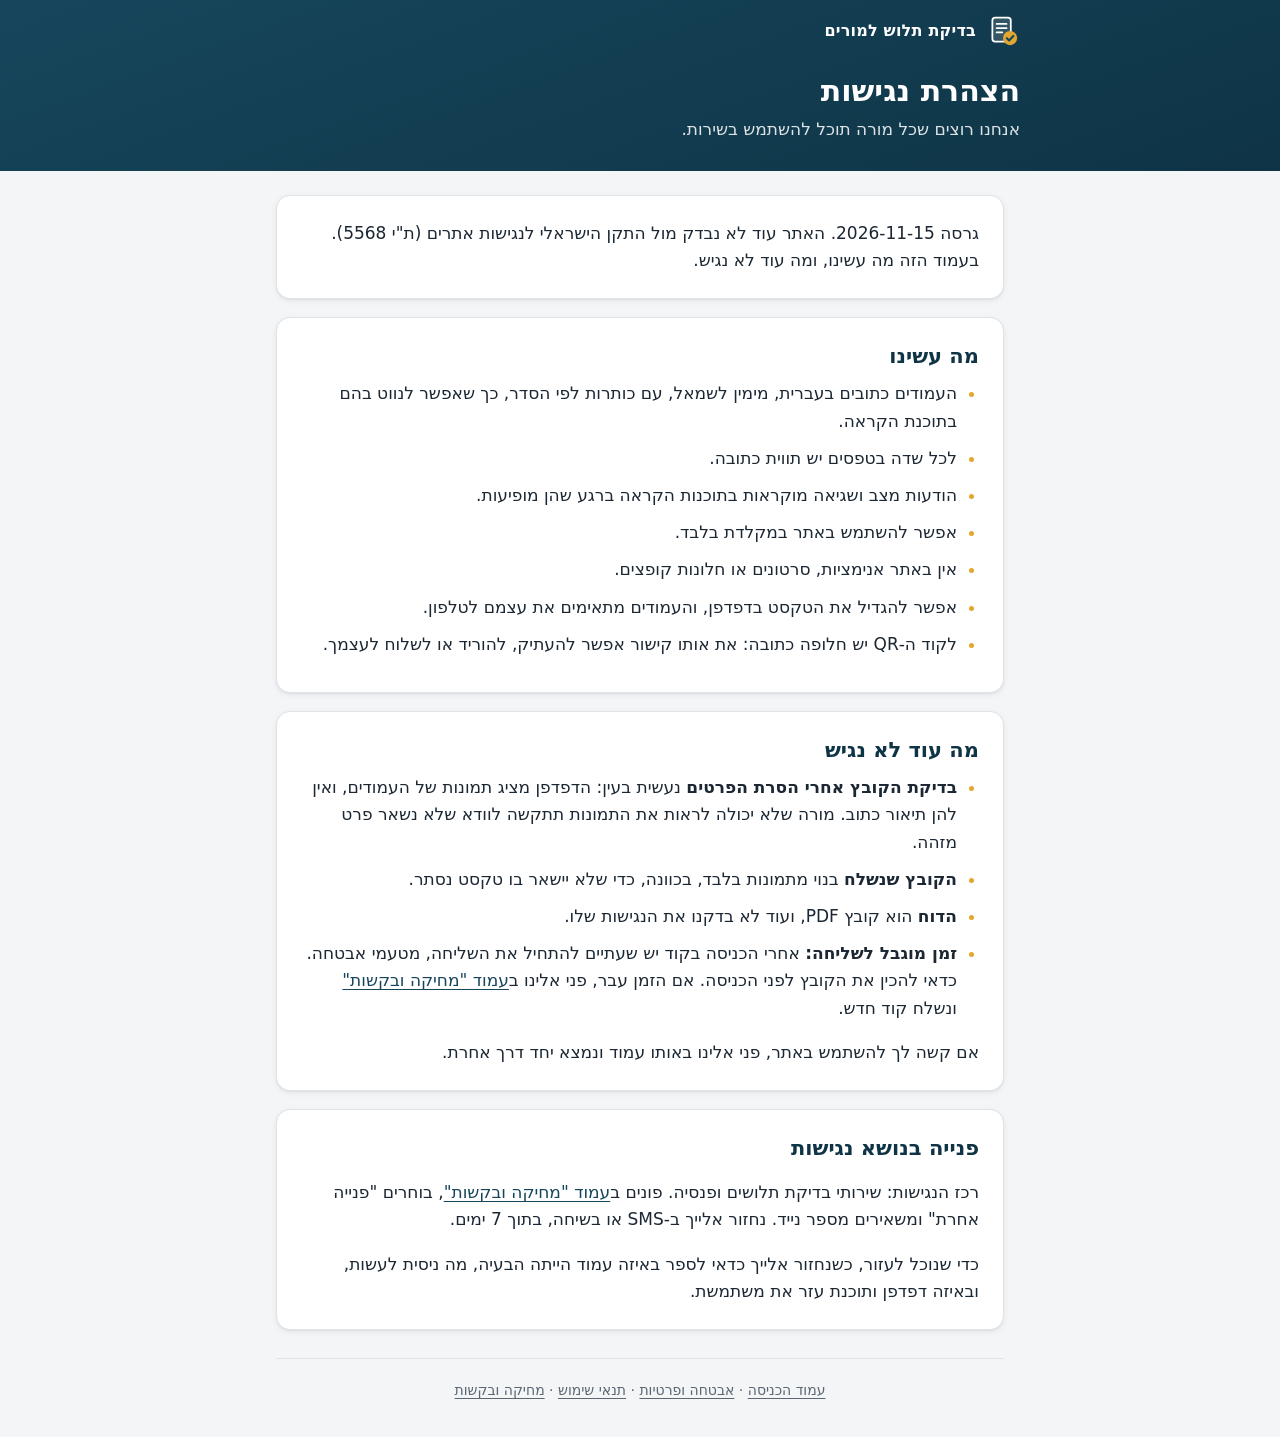
==== accessibility.html @ 2a41a438 "Add files via upload" ====
<!doctype html>
<html lang="he" dir="rtl">
<head>
<meta charset="utf-8">
<meta name="viewport" content="width=device-width, initial-scale=1">
<meta name="referrer" content="no-referrer">
<!-- A page of text only: no scripts and no network. -->
<meta http-equiv="Content-Security-Policy" content="default-src 'none'; style-src 'self'; img-src 'self'; form-action 'none'; base-uri 'none'">
<title>הצהרת נגישות</title>
<link rel="stylesheet" href="style.css">
</head>
<body>
<!-- Write only what was actually done. Don't claim conformance with ת"י 5568 until a check against it was made and
     its date is written here (נוהל_ציות_משפטי.md, sections 6 and 8). Whether the regulations apply to a free
     service run by one person is a question for the lawyer (פרטיות_ואבטחה_לקחים_מתלושי.md, item 8). -->
<header>
  <div class="brandbar"><img src="logo.svg" alt="" width="34" height="34"><span>בדיקת תלוש למורים</span></div>
  <h1>הצהרת נגישות</h1>
  <p>אנחנו רוצים שכל מורה תוכל להשתמש בשירות.</p>
</header>
<main>
  <section>
    <p>גרסה 2026-11-15. האתר עוד לא נבדק מול התקן הישראלי לנגישות אתרים (ת"י 5568). בעמוד הזה מה עשינו, ומה עוד לא נגיש.</p>
  </section>

  <section>
    <h2>מה עשינו</h2>
    <ul class="points">
      <li>העמודים כתובים בעברית, מימין לשמאל, עם כותרות לפי הסדר, כך שאפשר לנווט בהם בתוכנת הקראה.</li>
      <li>לכל שדה בטפסים יש תווית כתובה.</li>
      <li>הודעות מצב ושגיאה מוקראות בתוכנות הקראה ברגע שהן מופיעות.</li>
      <li>אפשר להשתמש באתר במקלדת בלבד.</li>
      <li>אין באתר אנימציות, סרטונים או חלונות קופצים.</li>
      <li>אפשר להגדיל את הטקסט בדפדפן, והעמודים מתאימים את עצמם לטלפון.</li>
      <li>לקוד ה-QR יש חלופה כתובה: את אותו קישור אפשר להעתיק, להוריד או לשלוח לעצמך.</li>
    </ul>
  </section>

  <section>
    <h2>מה עוד לא נגיש</h2>
    <ul class="points">
      <li><strong>בדיקת הקובץ אחרי הסרת הפרטים</strong> נעשית בעין: הדפדפן מציג תמונות של העמודים, ואין להן תיאור כתוב. מורה שלא יכולה לראות את התמונות תתקשה לוודא שלא נשאר פרט מזהה.</li>
      <li><strong>הקובץ שנשלח</strong> בנוי מתמונות בלבד, בכוונה, כדי שלא יישאר בו טקסט נסתר.</li>
      <li><strong>הדוח</strong> הוא קובץ PDF, ועוד לא בדקנו את הנגישות שלו.</li>
      <li><strong>זמן מוגבל לשליחה:</strong> אחרי הכניסה בקוד יש שעתיים להתחיל את השליחה, מטעמי אבטחה. כדאי להכין את הקובץ לפני הכניסה. אם הזמן עבר, פני אלינו ב<a href="delete.html">עמוד "מחיקה ובקשות"</a> ונשלח קוד חדש.</li>
    </ul>
    <p>אם קשה לך להשתמש באתר, פני אלינו באותו עמוד ונמצא יחד דרך אחרת.</p>
  </section>

  <section>
    <h2>פנייה בנושא נגישות</h2>
    <p>רכז הנגישות: שירותי בדיקת תלושים ופנסיה. פונים ב<a href="delete.html">עמוד "מחיקה ובקשות"</a>, בוחרים "פנייה אחרת" ומשאירים מספר נייד. נחזור אלייך ב-SMS או בשיחה, בתוך 7 ימים.</p>
    <p>כדי שנוכל לעזור, כשנחזור אלייך כדאי לספר באיזה עמוד הייתה הבעיה, מה ניסית לעשות, ובאיזה דפדפן ותוכנת עזר את משתמשת.</p>
  </section>

  <p class="footer-links"><a href="index.html">עמוד הכניסה</a> · <a href="privacy.html">אבטחה ופרטיות</a> · <a href="terms.html">תנאי שימוש</a> · <a href="delete.html">מחיקה ובקשות</a></p>
</main>
</body>
</html>
---- style.css ----
/* One stylesheet for every page. System fonts only: a web font would add a provider that sees the teachers' IP
   address, and the CSP allows styles from this site alone (no inline styles either). */
:root {
  --bg: #f3f5f7; --card: #fff; --ink: #1b2733; --muted: #5a6772; --line: #dfe4e9; --line-strong: #c5cdd5;
  --brand: #17465c; --brand-dark: #0e3446; --brand-soft: #e7f0f4; --brand-ring: #9cc3d5;
  --accent: #e3a72f; --accent-soft: #fff5df;
  --gap: #b3261e; --gap-soft: #fdeceb; --review: #8a5a00; --ok: #1a7f4b; --ok-soft: #e7f5ee; --none: #5a6772;
  --radius: 14px; --radius-sm: 10px;
  --shadow: 0 1px 2px rgba(16, 24, 40, .05), 0 2px 6px rgba(16, 24, 40, .06);
}
* { box-sizing: border-box; }
[hidden] { display: none !important; } /* label and a.button set display, which would otherwise beat the attribute. */

body {
  margin: 0; background: var(--bg); color: var(--ink);
  font: 17px/1.6 system-ui, "Segoe UI", "Noto Sans Hebrew", Arial, sans-serif;
  -webkit-text-size-adjust: 100%;
}
a { color: var(--brand); text-underline-offset: 3px; }
a:hover { color: var(--brand-dark); }
strong { font-weight: 650; }

/* Header: brand bar, page title, and on the five steps a step bar. */
header {
  background: linear-gradient(160deg, var(--brand) 0%, var(--brand-dark) 100%); color: #fff;
  padding: 0 16px 28px;
}
header > * { max-width: 760px; margin-inline: auto; }
.brandbar { display: flex; align-items: center; gap: 10px; padding: 14px 0 18px; font-weight: 650; font-size: 16px; letter-spacing: .2px; }
.brandbar img { width: 34px; height: 34px; }
header h1 { margin: 6px auto 6px; font-size: 30px; line-height: 1.25; font-weight: 700; }
header p { margin-top: 0; margin-bottom: 0; color: rgba(255, 255, 255, .86); }
header p strong { color: #fff; }

ol.stepper { list-style: none; display: flex; gap: 6px; padding: 0; margin-top: 22px; margin-bottom: 0; counter-reset: step; }
ol.stepper li {
  flex: 1; counter-increment: step; display: flex; flex-direction: column; align-items: center; gap: 6px;
  font-size: 13px; color: rgba(255, 255, 255, .7); text-align: center; position: relative;
}
ol.stepper li::before {
  content: counter(step); width: 30px; height: 30px; border-radius: 50%; display: grid; place-items: center;
  font-weight: 700; font-size: 14px; border: 2px solid rgba(255, 255, 255, .45); color: #fff; background: transparent;
  position: relative; z-index: 1;
}
ol.stepper li + li::after { /* The line to the previous step, which in right-to-left is on the right. */
  content: ""; position: absolute; top: 15px; inset-inline-end: calc(50% + 18px); width: calc(100% - 30px);
  height: 2px; background: rgba(255, 255, 255, .3);
}
ol.stepper li a { color: inherit; text-decoration: none; }
ol.stepper li a::after { content: ""; position: absolute; inset: 0; z-index: 2; } /* The whole step, circle too, is the link. */
ol.stepper li:has(a):hover { color: #fff; }
ol.stepper li:has(a):hover::before { border-color: #fff; }
ol.stepper li a:focus-visible { outline: 3px solid var(--accent); outline-offset: 3px; border-radius: 4px; }
ol.stepper li.done { color: rgba(255, 255, 255, .9); }
ol.stepper li.done::before { content: "✓"; background: rgba(255, 255, 255, .18); border-color: rgba(255, 255, 255, .8); }
ol.stepper li[aria-current="step"] { color: #fff; font-weight: 650; }
ol.stepper li[aria-current="step"]::before { background: var(--accent); border-color: var(--accent); color: var(--brand-dark); }

/* Layout and cards. */
main { max-width: 760px; margin: 0 auto; padding: 24px 16px 8px; }
main.wide { max-width: 980px; }
section {
  background: var(--card); border: 1px solid var(--line); border-radius: var(--radius); box-shadow: var(--shadow);
  padding: 24px; margin-bottom: 18px;
}
h2 { margin: 0 0 10px; font-size: 21px; line-height: 1.35; font-weight: 700; color: var(--brand-dark); }
h3 { margin: 22px 0 6px; font-size: 17px; }
section > p:last-child, section > ul:last-child, section > ol:last-child { margin-bottom: 0; }
section > p:first-child { margin-top: 0; }
.hint { color: var(--muted); margin: 0 0 14px; font-size: 15px; }
.grid { display: grid; grid-template-columns: repeat(auto-fit, minmax(240px, 1fr)); gap: 12px; }

/* Callouts. */
.notice {
  background: var(--accent-soft); border: 1px solid #f1d9a6; border-inline-start: 4px solid var(--accent);
  border-radius: var(--radius-sm); padding: 14px 16px; margin: 12px 0;
}
.notice p { margin: 0 0 8px; }
.notice p:last-child { margin-bottom: 0; }
.notice.consent {
  background: #f8fafb; border: 1px solid var(--line); border-inline-start: 4px solid var(--brand);
  font-size: 15px; line-height: 1.65; margin-top: 0; margin-bottom: 24px;
}
.notice.consent h2 { font-size: 19px; }
.draft {
  background: var(--gap-soft); border: 1px solid #f3b7b2; color: var(--gap); font-weight: 600; box-shadow: none;
  border-radius: var(--radius-sm); padding: 12px 16px;
}
body > .draft { border-radius: 0; border-width: 0 0 1px; margin: 0; text-align: center; font-size: 15px; }

[role="status"]:not(:empty) {
  background: var(--brand-soft); border-inline-start: 4px solid var(--brand); border-radius: var(--radius-sm);
  padding: 10px 14px; margin: 14px 0 0; font-size: 15px;
}
[role="status"].error { background: var(--gap-soft); border-inline-start-color: var(--gap); color: var(--gap); font-weight: 600; }
#status.error { color: var(--gap); font-weight: 600; }

/* Forms. */
label { display: flex; flex-direction: column; gap: 6px; font-size: 15px; font-weight: 600; color: var(--ink); }
.fields { display: grid; gap: 16px; max-width: 440px; margin-top: 6px; }
input[type="text"], input[type="email"], input[type="tel"], input[type="month"], select {
  font: inherit; font-weight: 400; min-height: 48px; padding: 10px 14px; width: 100%; max-width: 100%;
  border: 1.5px solid var(--line-strong); border-radius: var(--radius-sm); background: #fff; color: inherit;
  transition: border-color .15s, box-shadow .15s;
}
input[type="text"]:hover, input[type="tel"]:hover, select:hover { border-color: #9aa7b3; }
input:focus, select:focus { outline: none; border-color: var(--brand); box-shadow: 0 0 0 4px var(--brand-soft); }
input[dir="ltr"] { text-align: left; }
select { appearance: auto; }

input[type="file"] {
  font: inherit; font-size: 15px; width: 100%; max-width: 100%; padding: 22px 16px; color: var(--muted);
  border: 2px dashed var(--line-strong); border-radius: var(--radius); background: #f8fafb; cursor: pointer;
}
input[type="file"]:hover { border-color: var(--brand); background: var(--brand-soft); }
input[type="file"]::file-selector-button {
  font: inherit; font-weight: 600; margin-inline-end: 14px; padding: 10px 18px; border-radius: var(--radius-sm);
  border: 1.5px solid var(--brand); background: #fff; color: var(--brand); cursor: pointer;
}

/* The file field as a large choice area. The input stays focusable and clickable for keyboards and screen readers,
   only out of sight; the label around it opens the picker. */
label.dropzone {
  position: relative; display: flex; flex-direction: column; align-items: center; gap: 4px; text-align: center;
  padding: 30px 16px; border: 2px dashed var(--line-strong); border-radius: var(--radius); background: #f8fafb;
  cursor: pointer; transition: border-color .15s, background .15s;
}
label.dropzone:hover, label.dropzone:focus-within { border-color: var(--brand); background: var(--brand-soft); }
label.dropzone input { position: absolute; inset: 0; width: 100%; height: 100%; opacity: 0; cursor: pointer; }
label.dropzone .dz-title {
  display: inline-flex; align-items: center; min-height: 48px; padding: 11px 24px; border-radius: var(--radius-sm);
  background: var(--brand); color: #fff; font-weight: 650;
}
label.dropzone .dz-hint { font-weight: 400; font-size: 14px; color: var(--muted); margin-top: 6px; }

label.check {
  flex-direction: row; align-items: flex-start; gap: 12px; margin-top: 16px; padding: 14px 16px;
  font-weight: 500; line-height: 1.5; border: 1.5px solid var(--line); border-radius: var(--radius-sm);
  background: #f8fafb; cursor: pointer;
}
label.check:hover { border-color: var(--line-strong); }
label.check:has(input:checked) { border-color: var(--brand); background: var(--brand-soft); }
label.check input { width: 20px; height: 20px; margin: 2px 0 0; flex: none; accent-color: var(--brand); cursor: pointer; }

/* Buttons: the main action is filled, others in a row are outlined. */
button, a.button {
  font: inherit; font-weight: 650; display: inline-flex; align-items: center; justify-content: center; gap: 8px;
  min-height: 48px; padding: 11px 24px; margin-top: 18px; border-radius: var(--radius-sm); border: 1.5px solid var(--brand);
  background: var(--brand); color: #fff; cursor: pointer; text-decoration: none; max-width: 100%;
  transition: background .15s, border-color .15s, box-shadow .15s;
}
button:hover, a.button:hover { background: var(--brand-dark); border-color: var(--brand-dark); color: #fff; }
button:disabled, button:disabled:hover {
  background: #c9d1d8; border-color: #c9d1d8; color: #fff; cursor: not-allowed; opacity: 1;
}
.actions { display: flex; flex-wrap: wrap; gap: 10px; }
.actions button, .actions a.button, button.secondary { margin-top: 18px; background: #fff; color: var(--brand); }
.actions button:hover, .actions a.button:hover, button.secondary:hover { background: var(--brand-soft); color: var(--brand-dark); }
.actions button.primary, .actions a.button.primary { background: var(--brand); color: #fff; }
.actions button.primary:hover, .actions a.button.primary:hover { background: var(--brand-dark); color: #fff; }
.actions button:disabled, button.secondary:disabled { background: #fff; color: #9aa7b3; border-color: #d3dae0; }
button.danger { background: var(--gap); border-color: var(--gap); }
button.danger:hover { background: #8f1e18; border-color: #8f1e18; }
button.danger:disabled { background: #e6c4c1; border-color: #e6c4c1; }
button:focus-visible, a:focus-visible, input:focus-visible, select:focus-visible, label.check:focus-within {
  outline: 3px solid var(--brand-ring); outline-offset: 2px;
}

/* The phone app: the codes, large enough to read out. */
ol.codes { list-style: none; padding: 0; margin: 18px 0 6px; display: grid; gap: 8px; }
ol.codes li {
  display: flex; align-items: center; justify-content: space-between; gap: 10px; flex-wrap: wrap;
  padding: 10px 12px; border: 1.5px solid var(--line); border-radius: var(--radius-sm); background: #f8fafb;
}
ol.codes .code {
  font: 700 24px/1.2 ui-monospace, Consolas, monospace; letter-spacing: 2px; direction: ltr; color: var(--brand-dark);
}
ol.codes a.button { margin-top: 0; min-height: 40px; padding: 6px 14px; font-size: 15px; width: auto; background: #fff; color: var(--brand); }
ol.codes a.button:hover { background: var(--brand-soft); color: var(--brand-dark); }
#make { width: 100%; font-size: 20px; min-height: 64px; margin-top: 0; }

/* "Back" above the first card of a step. */
.back-link { margin: 0 0 12px; font-size: 15px; }
.back-link a { color: var(--muted); text-decoration: none; }
.back-link a:hover { color: var(--brand); text-decoration: underline; }

/* A quiet line under the form, such as "already have a code?" on the registration page. */
.small-link { text-align: center; font-size: 13px; color: var(--muted); margin: 14px 0 0; }
.small-link a { color: var(--muted); }
a.button.secondary { background: #fff; color: var(--brand); }
a.button.secondary:hover { background: var(--brand-soft); color: var(--brand-dark); }

/* Send and report pages. */
.link-box {
  background: #f1f5f7; border: 1.5px dashed var(--line-strong); border-radius: var(--radius-sm); padding: 12px 14px;
  overflow-wrap: anywhere; font-family: ui-monospace, Consolas, monospace; font-size: 14px; color: var(--brand-dark);
}
canvas.qr {
  display: block; width: 200px; max-width: 100%; height: auto; margin: 20px auto 8px; padding: 10px;
  background: #fff; border: 1px solid var(--line); border-radius: var(--radius-sm);
}
progress { display: block; width: 100%; height: 10px; margin-top: 16px; accent-color: var(--brand); }
img.page {
  display: block; width: 100%; max-width: 820px; margin: 16px auto; border: 1px solid var(--line);
  border-radius: 6px; background: #fff; box-shadow: var(--shadow);
}
#pages { margin-top: 8px; }
/* Pension report pages: the image with her own black boxes on top. */
.sheet { position: relative; width: 100%; max-width: 820px; margin: 16px auto; border: 1px solid var(--line);
  border-radius: 6px; background: #fff; box-shadow: var(--shadow); overflow: hidden; user-select: none; }
.sheet img { display: block; width: 100%; }
.sheet.marking { cursor: crosshair; touch-action: none; outline: 3px solid var(--brand-ring); }
.sheet .mark { position: absolute; background: #000; }
/* Our suggested boxes: black while on; switched off they leave a red frame so she can bring them back. */
.sheet .auto { position: absolute; display: block; margin: 0; padding: 0; min-height: 0; min-width: 0; width: auto;
  border: 0; border-radius: 0; background: #000; box-shadow: none; cursor: pointer; }
.sheet .auto:hover { background: #000; outline: 2px solid var(--accent); }
.sheet .auto.off { background: transparent; outline: 2px dashed var(--gap); outline-offset: -1px; }
.sheet .auto.off:hover { background: rgba(200, 40, 30, .08); }
.sheet .auto.locked { cursor: default; }
.sheet .auto.locked:hover { outline: none; }
.sheet.marking .auto { pointer-events: none; }

/* Text pages. */
ul.points, ol.steps { margin: 0; padding-inline-start: 22px; }
ul.points li, ol.steps li { margin-bottom: 10px; }
ul.points li::marker { color: var(--accent); }
ol.steps li::marker { color: var(--brand); font-weight: 700; }
.consent p { margin: 0 0 10px; }

/* Tables (privacy page, and the local check page). */
.table-wrap { overflow-x: auto; margin-top: 12px; border: 1px solid var(--line); border-radius: var(--radius-sm); }
table { border-collapse: collapse; width: 100%; font-size: 15px; }
th, td { border-bottom: 1px solid var(--line); padding: 10px 12px; text-align: right; vertical-align: top; }
tr:last-child td { border-bottom: 0; }
th { background: var(--brand-soft); color: var(--brand-dark); white-space: nowrap; font-weight: 650; }
tbody tr:nth-child(even) td { background: #fafbfc; }
td.num { direction: ltr; text-align: right; white-space: nowrap; }
.cards { display: grid; grid-template-columns: repeat(auto-fit, minmax(130px, 1fr)); gap: 10px; margin-bottom: 12px; }
.card { border: 1px solid var(--line); border-radius: var(--radius-sm); padding: 12px; text-align: center; background: #fff; }
.card b { display: block; font-size: 26px; }
.s-gap { color: var(--gap); font-weight: 600; }
.s-review { color: var(--review); font-weight: 600; }
.s-ok { color: var(--ok); }
.s-not_checked { color: var(--none); }

/* The hidden field for robots. Moving it off screen would widen a right-to-left page. */
.trap { position: absolute; width: 1px; height: 1px; overflow: hidden; clip-path: inset(50%); opacity: 0; pointer-events: none; }

.footer-links {
  text-align: center; font-size: 14px; color: var(--muted); margin: 28px 0 0; padding: 20px 0 28px;
  border-top: 1px solid var(--line);
}
.footer-links a { color: var(--muted); }
.footer-links a:hover { color: var(--brand); }

@media (max-width: 560px) {
  body { font-size: 16px; }
  header { padding-bottom: 22px; }
  header h1 { font-size: 24px; }
  main { padding: 16px 12px 4px; }
  section { padding: 18px 16px; border-radius: 12px; }
  h2 { font-size: 19px; }
  ol.stepper li { font-size: 11.5px; }
  ol.stepper li::before { width: 26px; height: 26px; font-size: 13px; }
  ol.stepper li + li::after { top: 13px; inset-inline-end: calc(50% + 16px); width: calc(100% - 26px); }
  button, a.button { width: 100%; }
  .actions button, .actions a.button { flex: 1 1 140px; width: auto; }
  /* Text tables (class "stack") turn into one card per row: the first cell is its title. */
  .table-wrap.stack { border: 0; overflow: visible; }
  .stack table, .stack tbody, .stack tr, .stack td { display: block; width: 100%; }
  .stack thead { display: none; }
  .stack tr { border: 1px solid var(--line); border-radius: var(--radius-sm); padding: 10px 14px; margin-bottom: 10px; background: #fff; }
  .stack tbody tr:nth-child(even) td { background: transparent; }
  .stack td { border: 0; padding: 2px 0; }
  .stack td:first-child { font-weight: 650; color: var(--brand-dark); padding-bottom: 6px; }
  .stack td + td { color: var(--muted); font-size: 15px; }
}

@media (prefers-reduced-motion: reduce) { * { transition: none !important; } }
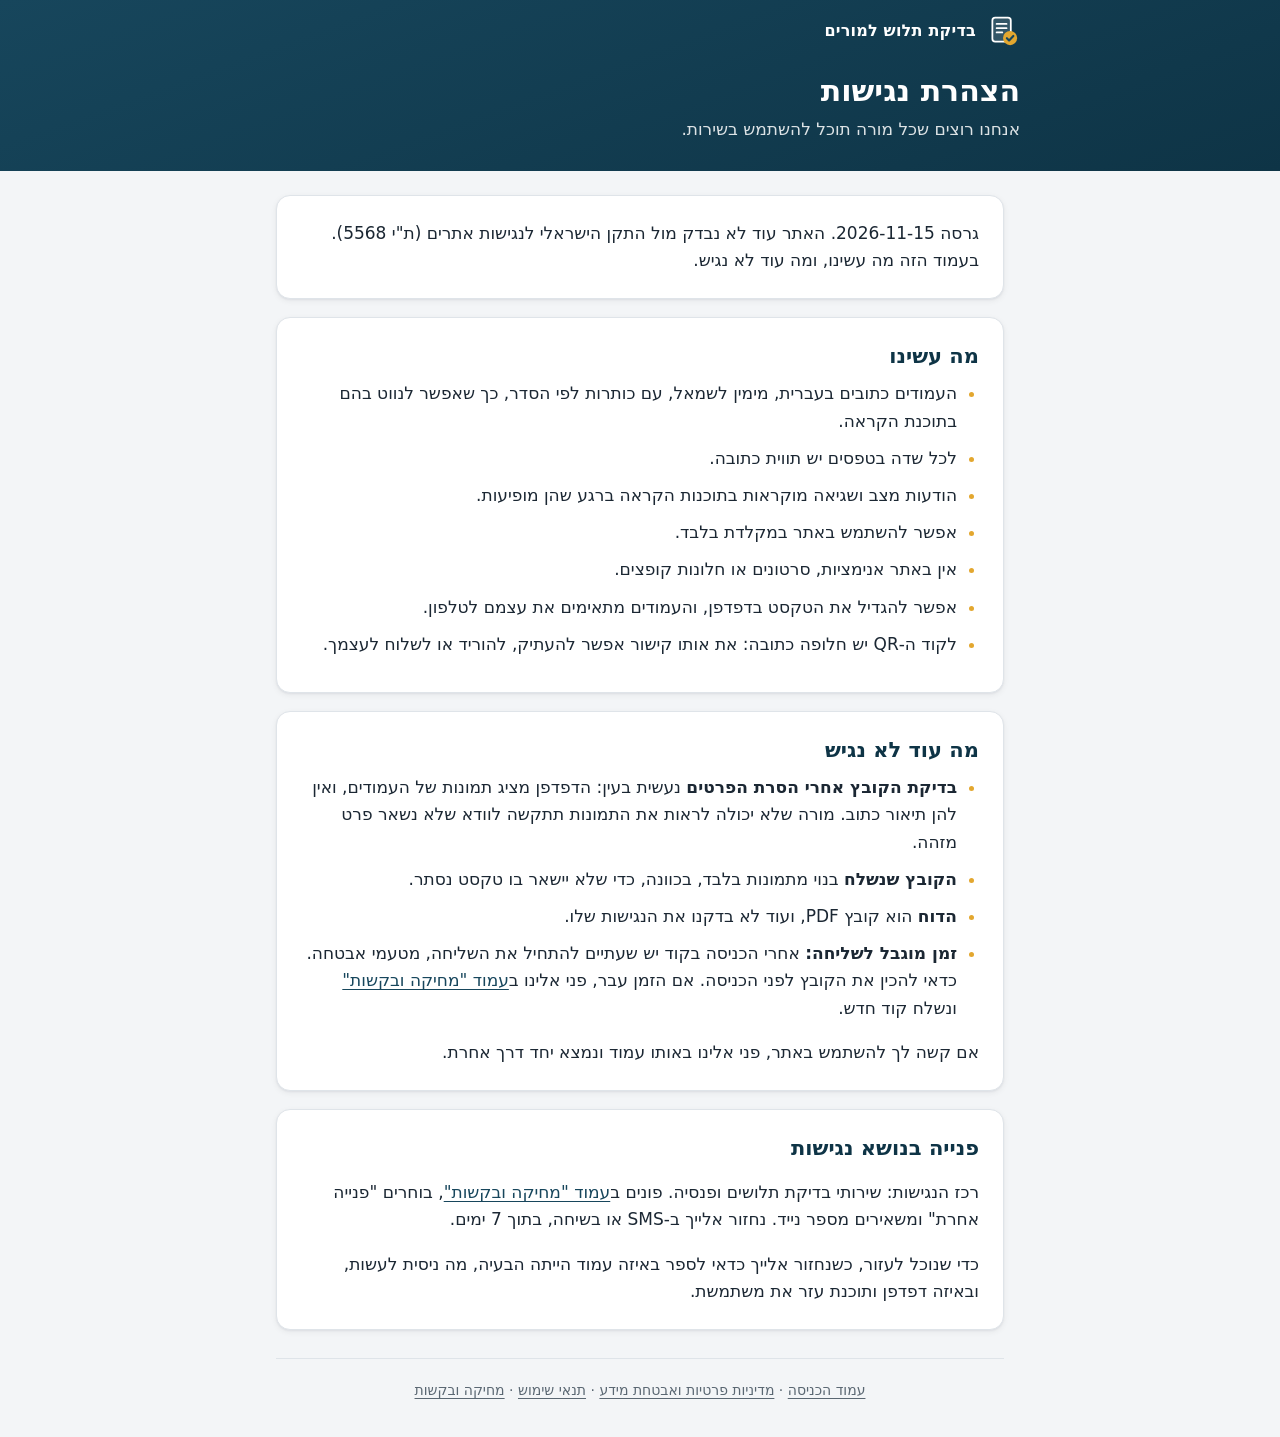
==== commit da1f0bc9: "Privacy and security policy 2026-11-17, consent 2026-11-17-1 with links" ====
--- a/accessibility.html
+++ b/accessibility.html
@@ -53,7 +53,7 @@
     <p>כדי שנוכל לעזור, כשנחזור אלייך כדאי לספר באיזה עמוד הייתה הבעיה, מה ניסית לעשות, ובאיזה דפדפן ותוכנת עזר את משתמשת.</p>
   </section>
 
-  <p class="footer-links"><a href="index.html">עמוד הכניסה</a> · <a href="privacy.html">אבטחה ופרטיות</a> · <a href="terms.html">תנאי שימוש</a> · <a href="delete.html">מחיקה ובקשות</a></p>
+  <p class="footer-links"><a href="index.html">עמוד הכניסה</a> · <a href="privacy.html">מדיניות פרטיות ואבטחת מידע</a> · <a href="terms.html">תנאי שימוש</a> · <a href="delete.html">מחיקה ובקשות</a></p>
 </main>
 </body>
 </html>
--- a/style.css
+++ b/style.css
@@ -226,6 +226,10 @@
 ul.points li, ol.steps li { margin-bottom: 10px; }
 ul.points li::marker { color: var(--accent); }
 ol.steps li::marker { color: var(--brand); font-weight: 700; }
+ol.toc { margin: 8px 0 0; padding-inline-start: 22px; columns: 2 220px; column-gap: 24px; }
+ol.toc li { margin-bottom: 4px; break-inside: avoid; }
+section[id] { scroll-margin-top: 12px; }
+label.check a { font-weight: 650; }
 .consent p { margin: 0 0 10px; }
 
 /* Tables (privacy page, and the local check page). */
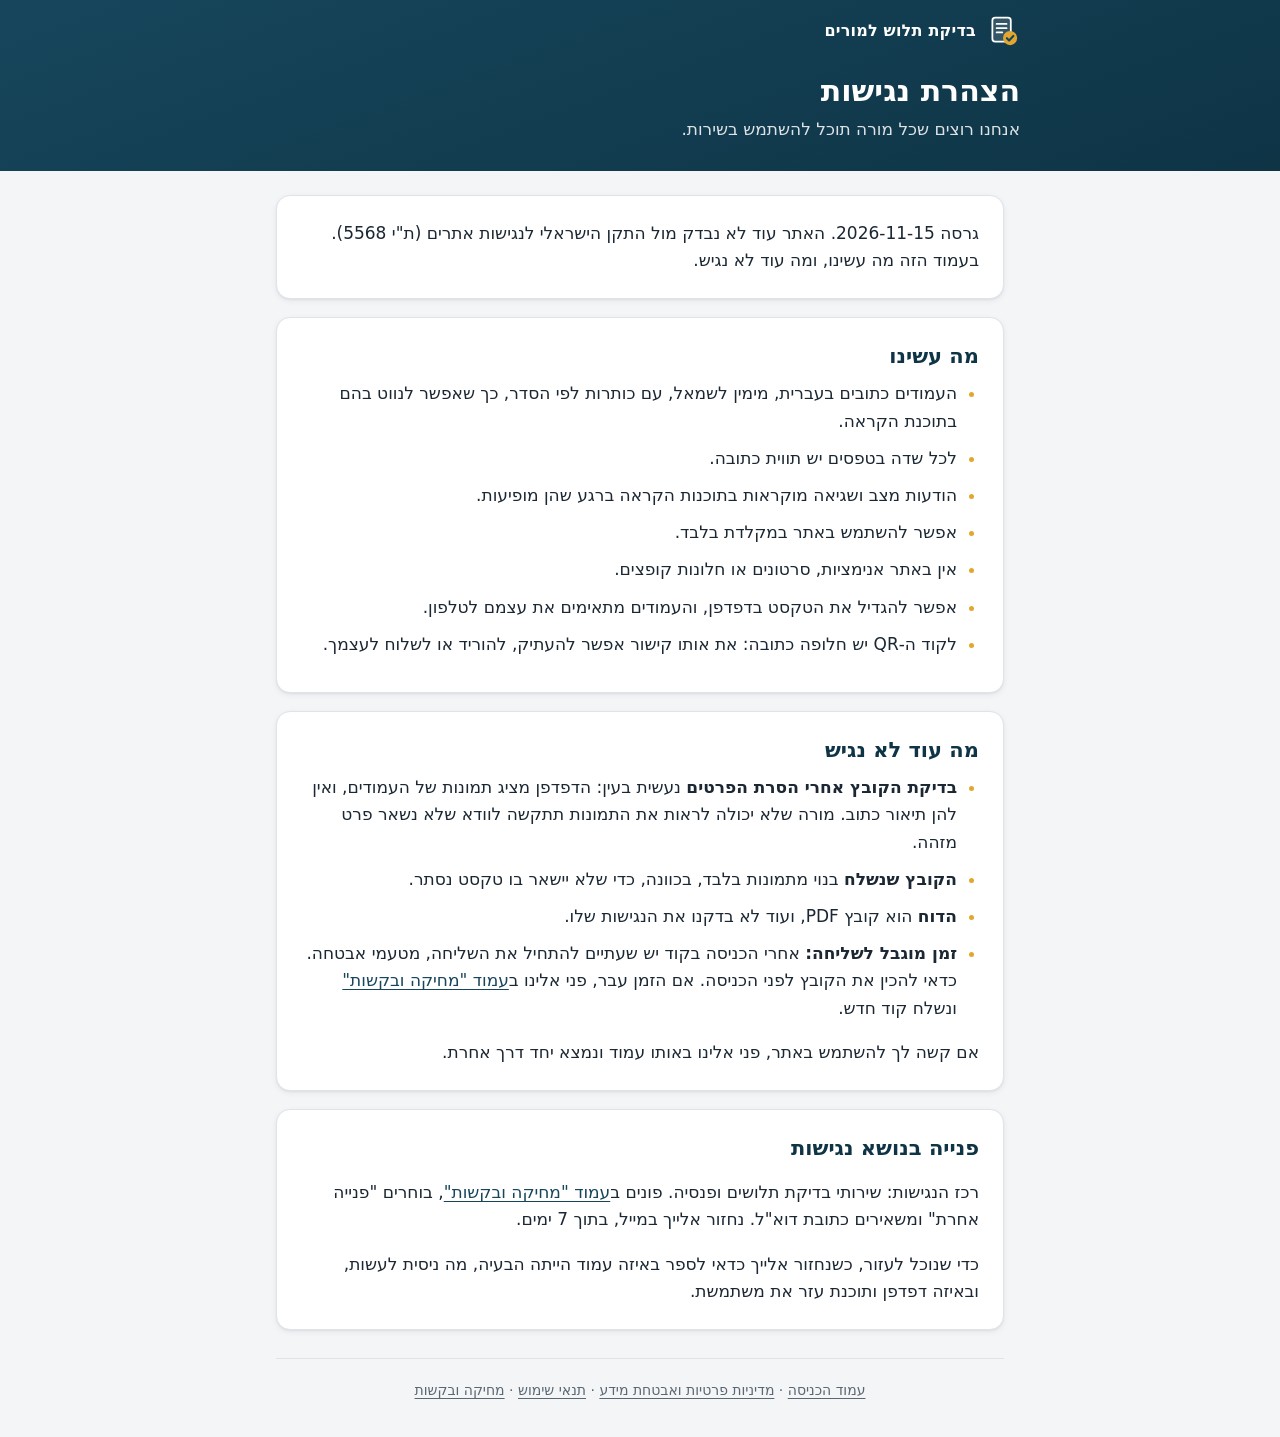
==== commit 37441f2f: "Email first: email required, code by email (consent/privacy 2026-11-17-3)" ====
--- a/accessibility.html
+++ b/accessibility.html
@@ -49,7 +49,7 @@
 
   <section>
     <h2>פנייה בנושא נגישות</h2>
-    <p>רכז הנגישות: שירותי בדיקת תלושים ופנסיה. פונים ב<a href="delete.html">עמוד "מחיקה ובקשות"</a>, בוחרים "פנייה אחרת" ומשאירים מספר נייד. נחזור אלייך ב-SMS או בשיחה, בתוך 7 ימים.</p>
+    <p>רכז הנגישות: שירותי בדיקת תלושים ופנסיה. פונים ב<a href="delete.html">עמוד "מחיקה ובקשות"</a>, בוחרים "פנייה אחרת" ומשאירים כתובת דוא"ל. נחזור אלייך במייל, בתוך 7 ימים.</p>
     <p>כדי שנוכל לעזור, כשנחזור אלייך כדאי לספר באיזה עמוד הייתה הבעיה, מה ניסית לעשות, ובאיזה דפדפן ותוכנת עזר את משתמשת.</p>
   </section>
 
